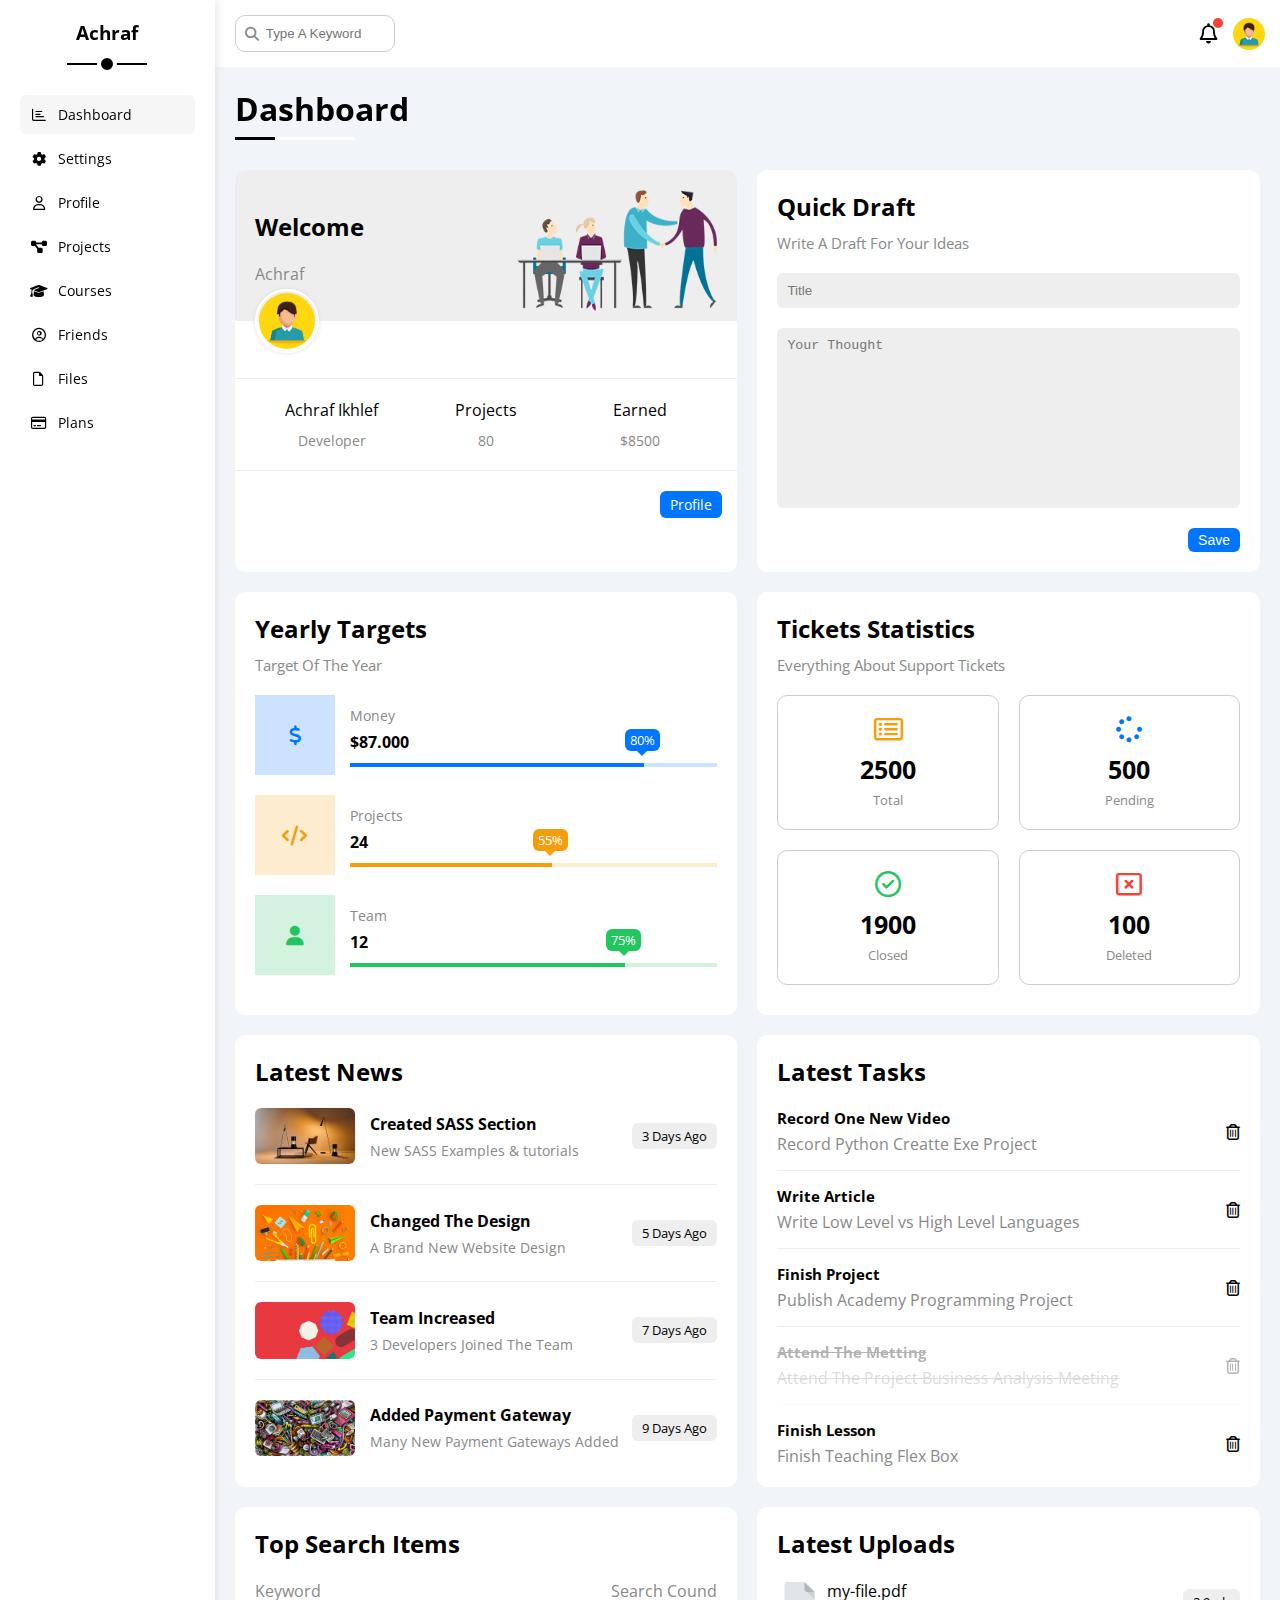
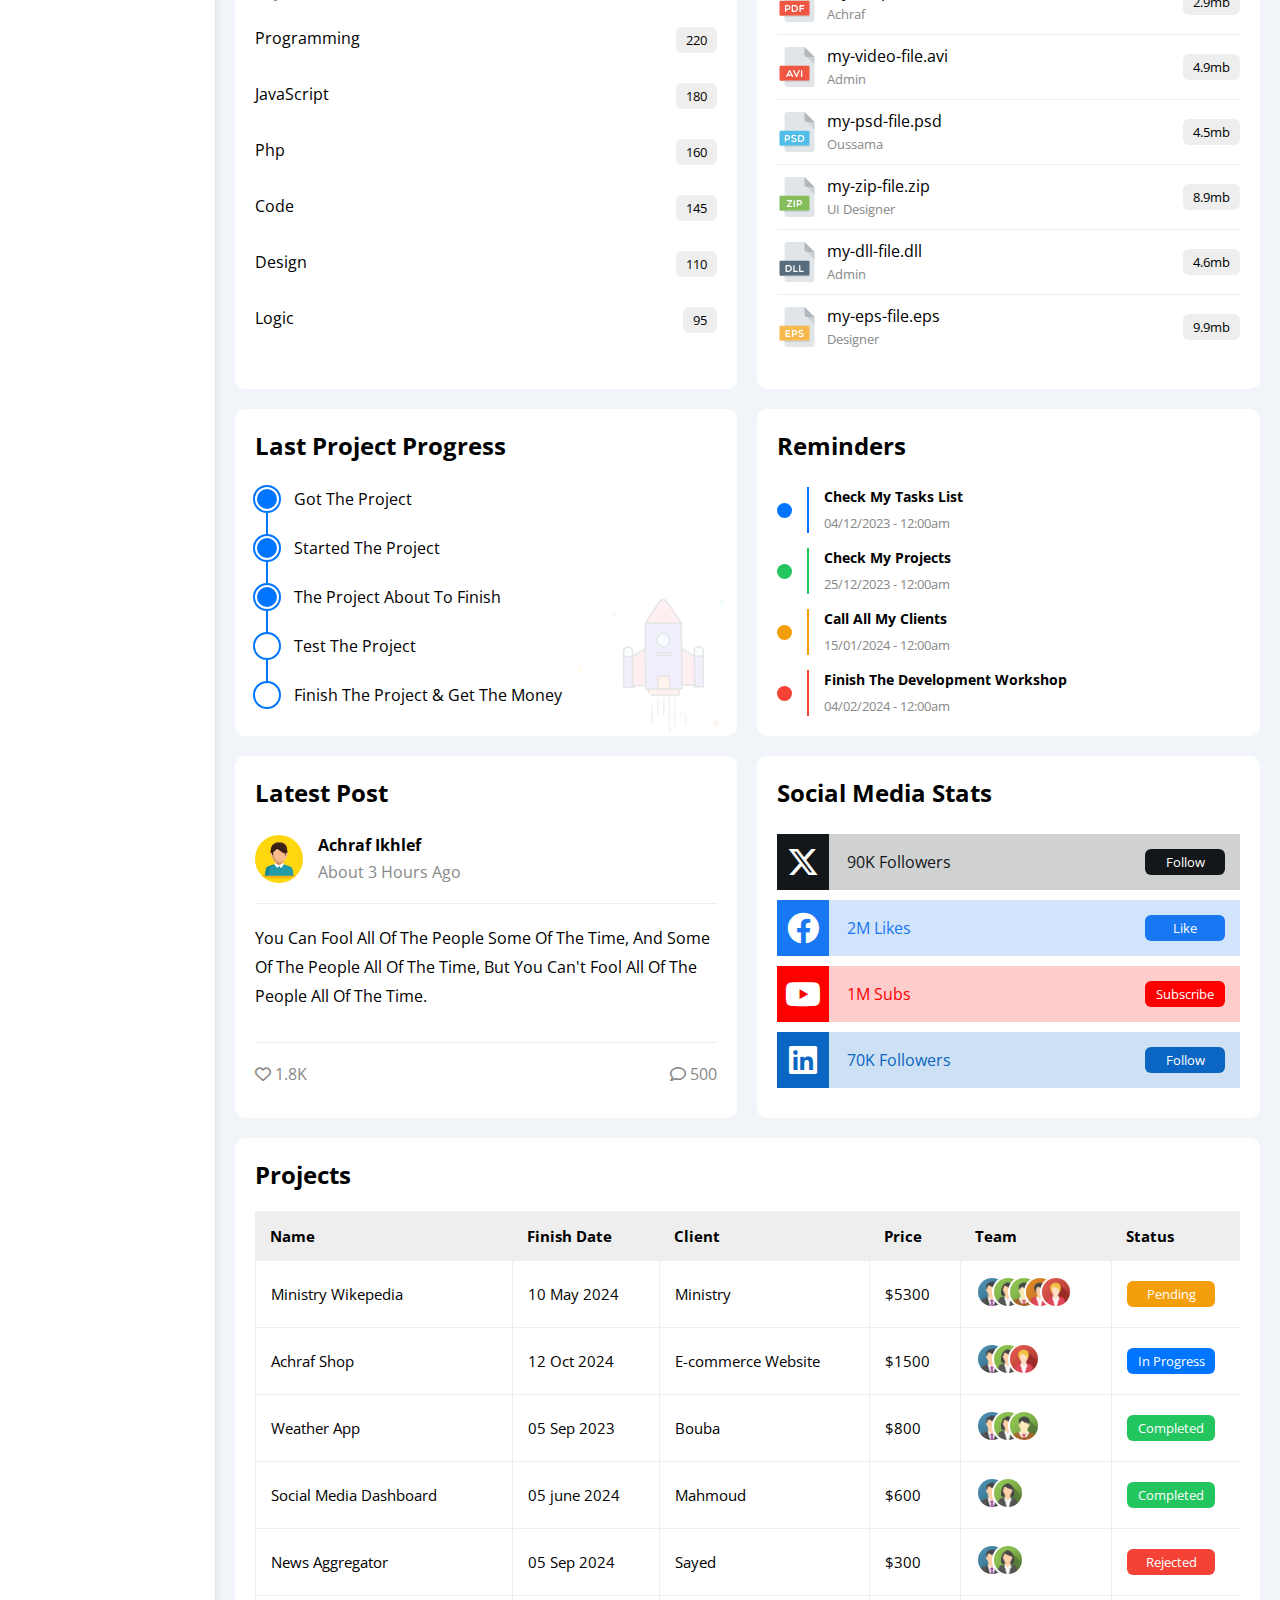
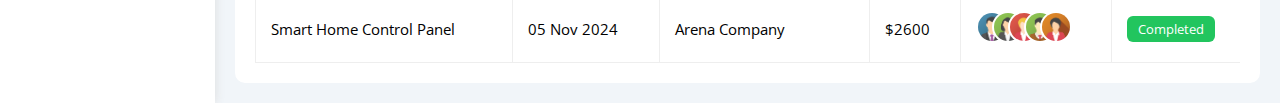
==== index.html @ c20bb749 "Add files via upload" ====
<!DOCTYPE html>
<html lang="en">
<head>
    <meta charset="UTF-8">
    <meta name="viewport" content="width=device-width, initial-scale=1.0">
    <title>Dashboard</title>
    <link rel="stylesheet" href="css/all.min.css">
    <link rel="stylesheet" href="css/framework.css">
    <link rel="stylesheet" href="css/master.css">
    <link rel="preconnect" href="https://fonts.googleapis.com">
    <link rel="preconnect" href="https://fonts.gstatic.com" crossorigin>
    <link href="https://fonts.googleapis.com/css2?family=Open+Sans:wght@300;400;500;600;700;800&display=swap" rel="stylesheet">
</head>
<body>
    <div class="page d-flex">
        <div class="sidebar bg-white p-20 p-relative">
            <div class="content">
                <h3 class="p-relative txt-c mt-0">Achraf</h3>
                <ul>
                    <li>
                        <a class="active d-flex align-center fs-14 c-black rad-6 p-10" href="index.html">
                            <i class="fa-regular fa-chart-bar fa-fw"></i>
                            <span>Dashboard</span>
                        </a>
                    </li>
                    <li>
                        <a class="d-flex align-center fs-14 c-black rad-6 p-10" href="settings.html">
                            <i class="fa-solid fa-gear fa-fw"></i>
                            <span>Settings</span>
                        </a>
                    </li>
                    <li>
                        <a class="d-flex align-center fs-14 c-black rad-6 p-10" href="profile.html">
                            <i class="fa-regular fa-user fa-fw"></i>
                            <span>Profile</span>
                        </a>
                    </li>
                    <li>
                        <a class="d-flex align-center fs-14 c-black rad-6 p-10" href="projects.html">
                            <i class="fa-solid fa-diagram-project fa-fw"></i>
                            <span>Projects</span>
                        </a>
                    </li>
                    <li>
                        <a class="d-flex align-center fs-14 c-black rad-6 p-10" href="courses.html">
                            <i class="fa-solid fa-graduation-cap fa-fw"></i>
                            <span>Courses</span>
                        </a>
                    </li>
                    <li>
                        <a class="d-flex align-center fs-14 c-black rad-6 p-10" href="friends.html">
                            <i class="fa-regular fa-circle-user fa-fw"></i>
                            <span>Friends</span>
                        </a>
                    </li>
                    <li>
                        <a class="d-flex align-center fs-14 c-black rad-6 p-10" href="files.html">
                            <i class="fa-regular fa-file fa-fw"></i>
                            <span>Files</span>
                        </a>
                    </li>
                    <li>
                        <a class="d-flex align-center fs-14 c-black rad-6 p-10" href="plans.html">
                            <i class="fa-regular fa-credit-card fa-fw"></i>
                            <span>Plans</span>
                        </a>
                    </li>
                </ul>
            </div>
        </div>
        <div class="content w-full">
            <!-- Start Head -->
            <div class="head bg-white p-15 between-flex">
                <div class="search p-relative">
                    <input class="p-10 border-ccc rad-10" type="search" placeholder="Type A Keyword">
                </div>
                <div class="icons d-flex align-center">
                    <span class="notification p-relative">
                        <i class="fa-regular fa-bell fa-lg"></i>
                    </span>
                    <img src="images/avatar.jpg" alt="">
                </div>
            </div>
            <!-- End Head -->
            <h1 class="p-relative">Dashboard</h1>
            <div class="wrapper d-grid gap-20">
                <!-- Start Welcome Widget -->
                <div class="welcome bg-white rad-10 txt-c-mobile block-mobile">
                    <div class="intro p-20 d-flex space-between bg-eee">
                        <div>
                            <h2 >Welcome</h2>
                            <p class="c-grey mt-5">Achraf</p>
                        </div>
                        <img class="hide-mobile" src="images/welcome.png" alt="">
                    </div>
                    <img src="images/avatar.jpg" alt="" class="avatar">
                    <div class="body txt-c d-flex p-20 mt-20 mb-20 block-mobile">
                        <div>Achraf Ikhlef <span class="d-block c-grey fs-14 mt-10">Developer</span></div>
                        <div>Projects <span class="d-block c-grey fs-14 mt-10">80</span></div>
                        <div>Earned <span class="d-block c-grey fs-14 mt-10">$8500</span></div>
                    </div>
                    <a href="profile.html" class="visit d-block fs-14 bg-blue c-white w-fit btn-shape">Profile</a>
                </div>
                <!-- End Welcome Widget -->      
                <!-- Start Quick Draft Widget -->
                <div class="quick-draft p-20 bg-white rad-10">
                    <h2 class="mt-0 mb-10">Quick Draft</h2>
                    <p class="mt-0 mb-20 c-grey fs-15">Write A Draft For Your Ideas</p>
                    <form>
                        <input class="d-block mb-20 w-full p-10 b-none bg-eee rad-6" type="text" placeholder="Title">
                        <textarea class="d-block mb-20 w-full p-10 b-none bg-eee rad-6" placeholder="Your Thought"></textarea>
                        <input class="save d-block fs-14 bg-blue c-white b-none w-fit btn-shape" type="submit" value="Save">
                    </form>
                </div>
                <!-- End Quick Draft Widget -->
                <!-- Start Target -->
                <div class="targets p-20 bg-white rad-10">
                    <h2 class="mt-0 mb-10">Yearly Targets</h2>
                    <p class="mt-0 mb-20 c-grey fs-15">Target Of The Year</p>
                    <div class="target-row mb-20 center-flex blue">
                        <div class="icon center-flex">
                            <i class="fa-solid fa-dollar-sign fa-lg c-blue"></i>
                        </div>
                        <div class="details">
                            <span class="fs-14 c-grey">Money</span>
                            <span class="d-block mt-5 mb-10 fw-bold">$87.000</span>
                            <div class="progress p-relative">
                                <span class="bg-blue blue" style="width: 80%">
                                    <span class="bg-blue">80%</span>
                                </span>
                            </div>
                        </div>
                    </div>
                    <div class="target-row mb-20 center-flex orange">
                        <div class="icon center-flex">
                            <i class="fa-solid fa-code fa-lg c-orange"></i>
                        </div>
                        <div class="details">
                            <span class="fs-14 c-grey">Projects</span>
                            <span class="d-block mt-5 mb-10 fw-bold">24</span>
                            <div class="progress p-relative">
                                <span class="bg-orange orange" style="width: 55%">
                                <span class="bg-orange">55%</span>
                                </span>
                            </div>
                        </div>
                    </div>
                    <div class="target-row mb-20 center-flex green">
                        <div class="icon center-flex">
                            <i class="fa-solid fa-user fa-lg c-green"></i>
                        </div>
                        <div class="details">
                            <span class="fs-14 c-grey">Team</span>
                            <span class="d-block mt-5 mb-10 fw-bold">12</span>
                            <div class="progress p-relative">
                                <span class="bg-green green" style="width: 75%">
                                <span class="bg-green">75%</span>
                                </span>
                            </div>
                        </div>
                    </div>
                </div>
                <!-- End Target -->
                <!-- Start Tickets Widget -->
                <div class="tickets p-20 bg-white rad-10">
                    <h2 class="mt-0 mb-10">Tickets Statistics</h2>
                    <p class="mt-0 mb-20 c-grey fs-15">Everything About Support Tickets</p>
                    <div class="d-flex txt-c gap-20 f-wrap">
                        <div class="box p-20 rad-10 fs-13 c-grey border-ccc">
                            <i class="fa-regular fa-rectangle-list fa-2x mb-10 c-orange"></i>
                            <span class="d-block c-black fw-bold fs-25 mb-5">2500</span>
                            Total
                        </div>
                        <div class="box p-20 rad-10 fs-13 c-grey border-ccc">
                            <i class="fa-solid fa-spinner fa-2x mb-10 c-blue"></i>
                            <span class="d-block c-black fw-bold fs-25 mb-5">500</span>
                            Pending
                        </div>
                        <div class="box p-20 rad-10 fs-13 c-grey border-ccc">
                            <i class="fa-regular fa-circle-check fa-2x mb-10 c-green"></i>
                            <span class="d-block c-black fw-bold fs-25 mb-5">1900</span>
                            Closed
                        </div>
                        <div class="box p-20 rad-10 fs-13 c-grey border-ccc">
                            <i class="fa-regular fa-rectangle-xmark fa-2x mb-10 c-red"></i>
                            <span class="d-block c-black fw-bold fs-25 mb-5">100</span>
                            Deleted
                        </div>
                    </div>
                </div>
                <!-- End Tickets Widget -->
                <!-- Start Latest News -->
                <div class="latest-news p-20 bg-white rad-10 txt-c-mobile">
                    <h2 class="mt-0 mb-20">Latest News</h2>
                    <div class="news-row d-flex align-center">
                        <img src="images/news-01.png" alt="">
                        <div class="info">
                            <h3>Created SASS Section</h3>
                            <p class="m-0 fs-14 c-grey">New SASS Examples & tutorials</p>
                        </div>
                        <div class="btn-shape bg-eee fs-13 label">3 Days Ago</div>
                    </div>
                    <div class="news-row d-flex align-center">
                        <img src="images/news-02.png" alt="">
                        <div class="info">
                            <h3>Changed The Design</h3>
                            <p class="m-0 fs-14 c-grey">A Brand New Website Design</p>
                        </div>
                        <div class="btn-shape bg-eee fs-13 label">5 Days Ago</div>
                    </div>
                    <div class="news-row d-flex align-center">
                        <img src="images/news-03.png" alt="">
                        <div class="info">
                            <h3>Team Increased</h3>
                            <p class="m-0 fs-14 c-grey">3 Developers Joined The Team</p>
                        </div>
                        <div class="btn-shape bg-eee fs-13 label">7 Days Ago</div>
                    </div>
                    <div class="news-row d-flex align-center">
                        <img src="images/news-04.png" alt="">
                        <div class="info">
                            <h3>Added Payment Gateway</h3>
                            <p class="m-0 fs-14 c-grey">Many New Payment Gateways Added</p>
                        </div>
                        <div class="btn-shape bg-eee fs-13 label">9 Days Ago</div>
                    </div>
                </div>
                <!-- End Latest News -->
                <!-- Start Tasks -->
                <div class="tasks p-20 bg-white rad-10">
                    <h2 class="mt-0 mb-20">Latest Tasks</h2>
                    <div class="task-row between-flex">
                        <div class="info">
                            <h3 class="mt-0 mb-5 fs-15">Record One New Video</h3>
                            <p class="m-0 c-grey">Record Python Creatte Exe Project</p>
                        </div>
                        <i class="fa-regular fa-trash-can delete"></i>
                    </div>
                    <div class="task-row between-flex">
                        <div class="info">
                            <h3 class="mt-0 mb-5 fs-15">Write Article</h3>
                            <p class="m-0 c-grey">Write Low Level vs High Level Languages</p>
                        </div>
                        <i class="fa-regular fa-trash-can delete"></i>
                    </div>
                    <div class="task-row between-flex">
                        <div class="info">
                            <h3 class="mt-0 mb-5 fs-15">Finish Project</h3>
                            <p class="m-0 c-grey">Publish Academy Programming Project</p>
                        </div>
                        <i class="fa-regular fa-trash-can delete"></i>
                    </div>
                    <div class="task-row between-flex done">
                        <div class="info">
                            <h3 class="mt-0 mb-5 fs-15">Attend The Metting</h3>
                            <p class="m-0 c-grey">Attend The Project Business Analysis Meeting</p>
                        </div>
                        <i class="fa-regular fa-trash-can delete"></i>
                    </div>
                    <div class="task-row between-flex">
                        <div class="info">
                            <h3 class="mt-0 mb-5 fs-15">Finish Lesson</h3>
                            <p class="m-0 c-grey">Finish Teaching Flex Box</p>
                        </div>
                        <i class="fa-regular fa-trash-can delete"></i>
                    </div>
                </div>
                <!-- End Tasks -->
                <!-- Start Top Search Word Widget -->
                <div class="search-items p-20 bg-white rad-10">
                    <h2 class="mt-0 mb-20">Top Search Items</h2>
                    <div class="items-head d-flex space-between c-grey mb-10">
                        <div>Keyword</div>
                        <div>Search Cound</div>
                    </div>
                    <div class="items d-flex space-between pt-15 pb-15">
                        <span>Programming</span>
                        <span class="bg-eee fs-13 btn-shape">220</span>
                    </div>
                    <div class="items d-flex space-between pt-15 pb-15">
                        <span>JavaScript</span>
                        <span class="bg-eee fs-13 btn-shape">180</span>
                    </div>
                    <div class="items d-flex space-between pt-15 pb-15">
                        <span>Php</span>
                        <span class="bg-eee fs-13 btn-shape">160</span>
                    </div>
                    <div class="items d-flex space-between pt-15 pb-15">
                        <span>Code</span>
                        <span class="bg-eee fs-13 btn-shape">145</span>
                    </div>
                    <div class="items d-flex space-between pt-15 pb-15">
                        <span>Design</span>
                        <span class="bg-eee fs-13 btn-shape">110</span>
                    </div>
                    <div class="items d-flex space-between pt-15 pb-15">
                        <span>Logic</span>
                        <span class="bg-eee fs-13 btn-shape">95</span>
                    </div>
                </div>
                <!-- End Top Search Word Widget -->
                <!-- Start Latest Uploads -->
                <div class="latest-uploads p-20 bg-white rad-10">
                    <h2 class="mt-0 mb-20">Latest Uploads</h2>
                    <ul >
                        <li class="between-flex pb-10 mb-10">
                            <div class="d-flex align-center">
                                <img class="mr-10" src="images/pdf.svg" alt="">
                                <div>
                                    <span class="d-block">my-file.pdf</span>
                                    <span class="fs-13 c-grey">Achraf</span>
                                </div>
                            </div>
                            <div class="bg-eee btn-shape fs-13">
                                2.9mb
                            </div>
                        </li>
                        <li class="between-flex pb-10 mb-10">
                            <div class="d-flex align-center">
                                <img class="mr-10" src="images/avi.svg" alt="">
                                <div>
                                    <span class="d-block">my-video-file.avi</span>
                                    <span class="fs-13 c-grey">Admin</span>
                                </div>
                            </div>
                            <div class="bg-eee btn-shape fs-13">
                                4.9mb
                            </div>
                        </li>
                        <li class="between-flex pb-10 mb-10">
                            <div class="d-flex align-center">
                                <img class="mr-10" src="images/psd.svg" alt="">
                                <div>
                                    <span class="d-block">my-psd-file.psd</span>
                                    <span class="fs-13 c-grey">Oussama</span>
                                </div>
                            </div>
                            <div class="bg-eee btn-shape fs-13">
                                4.5mb
                            </div>
                        </li>
                        <li class="between-flex pb-10 mb-10">
                            <div class="d-flex align-center">
                                <img class="mr-10" src="images/zip.svg" alt="">
                                <div>
                                    <span class="d-block">my-zip-file.zip</span>
                                    <span class="fs-13 c-grey">UI Designer</span>
                                </div>
                            </div>
                            <div class="bg-eee btn-shape fs-13">
                                8.9mb
                            </div>
                        </li>
                        <li class="between-flex pb-10 mb-10">
                            <div class="d-flex align-center">
                                <img class="mr-10" src="images/dll.svg" alt="">
                                <div>
                                    <span class="d-block">my-dll-file.dll</span>
                                    <span class="fs-13 c-grey">Admin</span>
                                </div>
                            </div>
                            <div class="bg-eee btn-shape fs-13">
                                4.6mb
                            </div>
                        </li>
                        <li class="between-flex pb-10 mb-10">
                            <div class="d-flex align-center">
                                <img class="mr-10" src="images/eps.svg" alt="">
                                <div>
                                    <span class="d-block">my-eps-file.eps</span>
                                    <span class="fs-13 c-grey">Designer</span>
                                </div>
                            </div>
                            <div class="bg-eee btn-shape fs-13">
                                9.9mb
                            </div>
                        </li>
                    </ul>
                </div>
                <!-- End Latest Uploads -->
                <!-- Start Project Progress Widget -->
                <div class="last-project p-20 bg-white rad-10 p-relative">
                    <h2 class="mt-0 mb-20">Last Project Progress</h2>
                    <ul class="m-0 p-relative">
                        <li class="mt-25 d-flex align-center done">Got The Project</li>
                        <li class="mt-25 d-flex align-center done">Started The Project</li>
                        <li class="mt-25 d-flex align-center done">The Project About To Finish</li>
                        <li class="mt-25 d-flex align-center current">Test The Project</li>
                        <li class="mt-25 d-flex align-center">Finish The Project & Get The Money</li>
                    </ul>
                    <img class="launch-icon hide-mobile" src="images/project.png" alt="">
                </div>
                <!-- End Project Progress Widget  -->
                <!-- Start Reminders -->
                <div class="reminders p-20 bg-white rad-10 p-relative">
                    <h2 class="mt-0 mb-25">Reminders</h2>
                    <ul >
                        <li class="d-flex align-center mt-15">
                            <span class="key bg-blue mr-15 d-block rad-half"></span>
                            <div class="pl-15 blue">
                                <p class="fs-14 fw-bold mt-0 mb-5">Check My Tasks List</p>
                                <span class="fs-13 c-grey">04/12/2023 - 12:00am</span>
                            </div>
                        </li>
                        <li class="d-flex align-center mt-15">
                            <span class="key bg-green mr-15 d-block rad-half"></span>
                            <div class="pl-15 green">
                                <p class="fs-14 fw-bold mt-0 mb-5">Check My Projects</p>
                                <span class="fs-13 c-grey">25/12/2023 - 12:00am</span>
                            </div>
                        </li>
                        <li class="d-flex align-center mt-15">
                            <span class="key bg-orange mr-15 d-block rad-half"></span>
                            <div class="pl-15 orange">
                                <p class="fs-14 fw-bold mt-0 mb-5">Call All My Clients</p>
                                <span class="fs-13 c-grey">15/01/2024 - 12:00am</span>
                            </div>
                        </li>
                        <li class="d-flex align-center mt-15">
                            <span class="key bg-red mr-15 d-block rad-half"></span>
                            <div class="pl-15 red">
                                <p class="fs-14 fw-bold mt-0 mb-5">Finish The Development Workshop</p>
                                <span class="fs-13 c-grey">04/02/2024 - 12:00am</span>
                            </div>
                        </li>
                    </ul>
                </div>
                <!-- End Reminders -->
                <!-- Start Latest Post Widget -->
                <div class="latest-post p-20 bg-white rad-10 p-relative">
                    <h2 class="mt-0 mb-25">Latest Post</h2>
                    <div class="top d-flex align-center">
                        <img class="avatar mr-15" src="images/avatar.jpg" alt="">
                        <div class="info">
                            <span class="d-block mb-5 fw-bold">Achraf Ikhlef</span>
                            <span class="c-grey">About 3 Hours Ago</span>
                        </div>
                    </div>
                    <div class="post-content txt-c-mobile pt-20 pb-20 mt-20 mb-20">
                        You Can Fool All Of The People Some Of The Time, And Some Of The People All Of The Time,
                         But You Can't Fool All Of The People All Of The Time.
                    </div>
                    <div class="post-stats between-flex c-grey">
                        <div>
                            <i class="fa-regular fa-heart"></i>
                            <span>1.8K</span>
                        </div>
                        <div>
                            <i class="fa-regular fa-comment"></i>
                            <span>500</span>
                        </div>
                    </div>
                </div>
                <!-- End Latest Post Widget -->
                <!-- Start Social Media Stats Widget -->
                <div class="social-media p-20 bg-white rad-10 p-relative">
                    <h2 class="mt-0 mb-25">Social Media Stats</h2>
                    <div class="box twitter p-15 p-relative mb-10 between-flex">
                        <i class="fa-brands fa-x-twitter fa-2x c-white h-full center-flex"></i>
                        <span>90K Followers</span>
                        <a class="fs-13 c-white btn-shape center-flex" href="#">Follow</a>
                    </div>
                    <div class="box facebook p-15 p-relative mb-10 between-flex">
                        <i class="fa-brands fa-facebook fa-2x c-white h-full center-flex"></i>
                        <span>2M Likes</span>
                        <a class="fs-13 c-white btn-shape center-flex" href="#">Like</a>
                    </div>
                    <div class="box youtube p-15 p-relative mb-10 between-flex">
                        <i class="fa-brands fa-youtube fa-2x c-white h-full center-flex"></i>
                        <span>1M Subs</span>
                        <a class="fs-13 c-white btn-shape center-flex" href="#">Subscribe</a>
                    </div>
                    <div class="box linkedin p-15 p-relative mb-10 between-flex">
                        <i class="fa-brands fa-linkedin fa-2x c-white h-full center-flex"></i>
                        <span>70K Followers</span>
                        <a class="fs-13 c-white btn-shape center-flex" href="#">Follow</a>
                    </div>
                </div>
                <!-- End Social Media Stats Widget -->
            </div>
            <!-- Start Projects Table -->
            <div class="projects p-20 bg-white rad-10 m-20">
                <h2 class="mt-0 mb-20">Projects</h2>
                <div class="responsive-table">
                    <table class="fs-15 w-full">
                        <thead>
                            <tr>
                                <td>Name</td>
                                <td>Finish Date</td>
                                <td>Client</td>
                                <td>Price</td>
                                <td>Team</td>
                                <td>Status</td>
                            </tr>
                        </thead>
                        <tbody>
                            <tr>
                                <td>Ministry Wikepedia</td>
                                <td>10 May 2024</td>
                                <td>Ministry</td>
                                <td>$5300</td>
                                <td>
                                    <img src="images/team-01.png" alt="">
                                    <img src="images/team-02.png" alt="">
                                    <img src="images/team-03.png" alt="">
                                    <img src="images/team-04.png" alt="">
                                    <img src="images/team-05.png" alt="">
                                </td>
                                <td>
                                    <span class="label btn-shape bg-orange c-white center-flex">Pending</span>
                                </td>
                            </tr>
                            <tr>
                                <td>Achraf Shop</td>
                                <td>12 Oct 2024</td>
                                <td>E-commerce Website</td>
                                <td>$1500</td>
                                <td>
                                    <img src="images/team-01.png" alt="">
                                    <img src="images/team-02.png" alt="">
                                    <img src="images/team-05.png" alt="">
                                </td>
                                <td>
                                    <span class="label btn-shape bg-blue c-white center-flex">In Progress</span>
                                </td>
                            </tr>
                            <tr>
                                <td>Weather App</td>
                                <td>05 Sep 2023</td>
                                <td>Bouba</td>
                                <td>$800</td>
                                <td>
                                    <img src="images/team-01.png" alt="">
                                    <img src="images/team-02.png" alt="">
                                    <img src="images/team-03.png" alt="">
                                </td>
                                <td>
                                    <span class="label btn-shape bg-green c-white center-flex">Completed</span>
                                </td>
                            </tr>
                            <tr>
                                <td>Social Media Dashboard</td>
                                <td>05 june 2024</td>
                                <td>Mahmoud</td>
                                <td>$600</td>
                                <td>
                                    <img src="images/team-01.png" alt="">
                                    <img src="images/team-02.png" alt="">
                                </td>
                                <td>
                                    <span class="label btn-shape bg-green c-white center-flex">Completed</span>
                                </td>
                            </tr>
                            <tr>
                                <td>News Aggregator</td>
                                <td>05 Sep 2024</td>
                                <td>Sayed</td>
                                <td>$300</td>
                                <td>
                                    <img src="images/team-01.png" alt="">
                                    <img src="images/team-02.png" alt="">
                                </td>
                                <td>
                                    <span class="label btn-shape bg-red c-white center-flex">Rejected</span>
                                </td>
                            </tr>
                            <tr>
                                <td>Smart Home Control Panel</td>
                                <td>05 Nov 2024</td>
                                <td>Arena Company</td>
                                <td>$2600</td>
                                <td>
                                    <img src="images/team-01.png" alt="">
                                    <img src="images/team-02.png" alt="">
                                    <img src="images/team-05.png" alt="">
                                    <img src="images/team-03.png" alt="">
                                    <img src="images/team-04.png" alt="">
                                </td>
                                <td>
                                    <span class="label btn-shape btn-shape bg-green c-white center-flex">Completed</span>
                                </td>
                            </tr>
                        </tbody>
                    </table>
                </div>
            </div>
            <!-- End Projects Table -->
        </div>
    </div>
</body>
</html>
---- css/framework.css ----
:root {
    --blue-color: #0075ff;
    --blue-alt-color: #0d69d5;
    --orange-color: #f59e0b;
    --green-color: #22c55e;
    --red-color: #f44336;
    --grey-color: #888;
}
/* Start Box */
.d-flex {
    display: flex;
}
.align-center {
    align-items: center;
}
.space-between {
    justify-content: space-between;
}
.d-grid {
    display: grid;
}
.gap-20 {
    gap: 20px;
}
.f-wrap {
    flex-wrap: wrap;
}
.d-block {
    display: block;
}
@media (max-width: 767px) {
    .block-mobile {
        display: block;
    }
    .hide-mobile {
        display: none;
    }
}
/* End Box */
/* Start Padding + Margin */
.p-10 {
    padding: 10px;
}
.p-15 {
    padding: 15px;
}
.p-20 {
    padding: 20px;
}
.pt-10 {
    padding-top: 10px;
}
.pt-15 {
    padding-top: 15px;
}
.pt-20 {
    padding-top: 20px;
}
.pb-10 {
    padding-bottom: 10px;
}
.pb-15 {
    padding-bottom: 15px;
}
.pb-20 {
    padding-bottom: 20px;
}
.pl-15 {
    padding-left: 15px;
}
.m-0 {
    margin: 0;
}
.m-15 {
    margin: 15px;
}
.m-20 {
    margin: 20px;
}
.mt-0 {
    margin-top : 0;
}
.mt-5 {
    margin-top: 5px;
}
.mt-10 {
    margin-top: 10px;
}
.mt-15 {
    margin-top: 15px;
}
.mt-20 {
    margin-top: 20px;
}
.mt-25 {
    margin-top: 25px;
}
.mr-10 {
    margin-right: 10px;
}
.mr-15 {
    margin-right: 15px;
}
.mb-0 {
    margin-bottom: 0px;
}
.mb-5 {
    margin-bottom: 5px;
}
.mb-10 {
    margin-bottom: 10px;
}
.mb-15 {
    margin-bottom: 15px;
}
.mb-20 {
    margin-bottom: 20px;
}
.mb-25 {
    margin-bottom: 25px;
}
/* End Padding + Margin */
/* Start Color */
.bg-white {
    background-color: #FFF;
}
.bg-eee {
    background-color: #eee;
}
.bg-blue {
    background-color: var(--blue-color);
}
.bg-orange {
    background-color: var(--orange-color);
}
.bg-green {
    background-color: var(--green-color);
}
.bg-red {
    background-color: var(--red-color);
}
.c-black {
    color: #000;
}
.c-white {
    color: #fff;
}
.c-grey {
    color: var(--grey-color);
}
.c-blue {
    color: var(--blue-color);
}
.c-orange {
    color: var(--orange-color);
}
.c-green {
    color: var(--green-color);
}
.c-red {
    color: var(--red-color);
}
/* End Color */
/* Start Position */
.p-relative {
    position: relative;
}
.p-absolute {
    position: absolute;
}
/* End Position */
/* Start Font */
.txt-c {
    text-align: center;
}
.fs-13 {
    font-size: 13px;
}
.fs-14 {
    font-size: 14px;
}
.fs-15 {
    font-size: 15px;
}
.fs-25 {
    font-size: 25px;
}
@media (max-width: 767px) {
    .txt-c-mobile {
        text-align: center;
    }
}
.fw-bold {
    font-weight: bold;
}
/* End Font */
/* Start Border */
.b-none {
    border: none;
}
.border-ccc {
    border: 1px solid #ccc;
}
.border-eee {
    border: 1px solid #eee;
}
.rad-6 {
    border-radius: 6px;
}
.rad-10 {
    border-radius: 10px;
}
.rad-half {
    border-radius: 50%;
}
/* End Border */
/* Start Width + Height */
.w-full {
    width: 100%;
}
.w-fit {
    width: fit-content;
}
.w-100 {
    width: 100px;
}
.h-full {
    height: 100%;
}
.h-100 {
    height: 100px;
}
/* End Width + Height */
/* Start Components */
.center-flex {
    display: flex;
    align-items: center;
    justify-content: center;
}
.between-flex {
    display: flex;
    align-items: center;
    justify-content: space-between;
}
.btn-shape {
    padding: 4px 10px;
    border-radius: 6px;
}
/* End Components */
---- css/master.css ----
:root {
    --blue-color: #0075ff;
    --blue-alt-color: #0d69d5;
    --orange-color: #f59e0b;
    --green-color: #22c55e;
    --red-color: #f44336;
    --grey-color: #888;
}
* {
    box-sizing: border-box;
}
body {
    margin: 0;
    font-family: 'Open Sans', sans-serif;
}
*:focus {
    outline: none;
}
a {
    text-decoration: none;
}
ul {
    list-style: none;
    padding: 0;
    margin: 0;
}
::-webkit-scrollbar {
    width: 15px;
}
::-webkit-scrollbar-track {
    background-color: #fff;
}
::-webkit-scrollbar-thumb {
    background-color: var(--blue-color);
}
::-webkit-scrollbar-thumb:hover {
    background-color: var(--blue-alt-color);
}
.page {
    background-color: #F1F5F9;
    min-height: 100vh;
}
/* Start Sidebar */
.sidebar {
    width: 250px;
    box-shadow: 0 0 10px #ddd;
}
.sidebar .content {
    position: sticky;
    top: 20px;
}
.sidebar h3 {
    margin-bottom: 50px;
}
@media (min-width: 768px) {
    .sidebar h3::before,
    .sidebar h3::after {
        content: '';
        position: absolute;
        background-color: #000;
        transform: translateX(-50%);
        left: 50%;
    }
    .sidebar h3::before {
        width: 80px;
        height: 2px;
        bottom: -20px;
    }
    .sidebar h3::after {
        width: 12px;
        height: 12px;
        bottom: -29px;
        border-radius: 50%;
        border: 4px solid #fff;
    }
}
.sidebar ul li a {
    transition: 0.3s;
    margin-bottom: 5px;
}
.sidebar ul li a:hover,
.sidebar ul li a.active {
    background-color: #F6F6F6;
}
.sidebar ul li a span {
    font-size: 14px;
    margin-left: 10px;
}
@media (max-width: 767px) {
    .sidebar {
        width: 58px;
        padding: 7px;
    }
    .sidebar .content {
        top: 10px;
    }
    .sidebar h3 {
        font-size: 13px;
        margin-bottom: 15px;
    }
    .sidebar ul li a span {
        display: none;
    }
}
/* End Sidebar */
/* Start Content */
.content {
    overflow: hidden;
}
.head .search::before {
    font-family: var(--fa-style-family-classic);
    content: "\f002";
    font-weight: 900;
    position: absolute;
    left: 15px;
    top: 50%;
    transform: translateY(-50%);
    font-size: 14px;
    color: var(--grey-color);
}
.head .search input {
    margin-left: 5px;
    padding-left: 30px;
    width: 160px;
    transition: width 0.3s;
}
.head .search input:focus {
    width: 200px;
}
.head .search input:focus::placeholder {
    opacity: 0;
}
.head .icons .notification::before {
    content: "";
    position: absolute;
    width: 10px;
    height: 10px;
    background-color: var(--red-color);
    border-radius: 50%;
    right: -5px;
    top: -5px;
}
.head .icons img {
    width: 32px;
    height: 32px;
    border-radius: 50%;
    margin-left: 15px;
}
.page h1 {
    margin: 20px 20px 40px;
}
.page h1::before,
.page h1::after {
    content: "";
    position: absolute;
    height: 3px;
    bottom: -10px;
    left: 0;
}
.page h1::before {
    background-color: #fff;
    width: 120px;
}
.page h1::after {
    background-color: #000;
    width: 40px;
}
.wrapper {
    grid-template-columns: repeat(auto-fill, minmax(450px, 1fr));
    margin-left: 20px;
    margin-right: 20px;
    margin-bottom: 20px;
}
@media (max-width: 767px) {
    .wrapper {
        grid-template-columns: minmax(200px, 1fr);
        margin-left: 10px;
        margin-right: 10px;
    }    
}
/* End Content */
/* Start Welcome Widget */
.welcome {
    overflow: hidden;
}
.welcome .intro img {
    width: 200px;
    margin-bottom: -10px;
}
.welcome .avatar {
    width: 64px;
    height: 64px;
    border: 2px solid #fff;
    border-radius: 50%;
    padding: 2px;
    box-shadow: 0 0 5px #ddd;
    margin-left: 20px;
    margin-top: -32px;
}
.welcome .body {
    border-top: 1px solid #eee;
    border-bottom: 1px solid #eee;
}
.welcome .body > div {
    flex: 1;
}
.welcome .visit {
    margin: 0 15px 10px auto;
    transition: 0.3s;
}
.welcome .visit:hover {
    background-color: var(--blue-alt-color);
}
@media (max-width: 767px) {
    .welcome .intro {
        padding-bottom: 30px;
    }
    .welcome .avatar {
        margin-left: 0;
    }
    .welcome .body > div:not(:last-child) {
        margin-bottom: 20px;
    }
}
/* End Welcome Widget */
/* Start Quick Draft Widget */
.quick-draft textarea {
    resize: none;
    min-height: 180px;
}
.quick-draft .save {
    margin-left: auto;
    cursor: pointer;
    transition: 0.3s;
}
.quick-draft .save:hover {
    background-color: var(--blue-alt-color);
}
/* End Quick Draft Widget */
/* Start Targets */
.targets .target-row .icon {
    width: 80px;
    height: 80px;
    margin-right: 15px;
}
.targets .details {
    flex: 1;
}
.targets .details .progress {
    height: 4px;
}
.targets .details .progress > span {
    position: absolute;
    left: 0;
    top: 0;
    height: 100%;
}
.targets .details .progress > span span {
    position: absolute;
    bottom: 16px;
    right: -16px;
    color: #fff;
    padding: 2px 5px;
    border-radius: 6px;
    font-size: 13px;
}
.targets .details .progress > span span::after {
    content: "";
    border-color: transparent;
    border-width: 5px;
    border-style: solid;
    position: absolute;
    bottom: -10px;
    left: 50%;
    transform: translateX(-50%);
}
.targets .details .progress > .blue span::after {
    border-top-color: var(--blue-color);
}
.targets .details .progress > .orange span::after {
    border-top-color: var(--orange-color);
}
.targets .details .progress > .green span::after {
    border-top-color: var(--green-color);
}
.blue .icon,
.blue .progress {
    background-color: rgb(0 117 255 / 20%);
}
.orange .icon,
.orange .progress {
    background-color: rgb(245 158 11 / 20%);
}
.green .icon,
.green .progress {
    background-color: rgb(34 197 94 / 20%);
}
/* End Targets */
/* Start Tickets */
.tickets .box {
    width: calc(50% - 10px);
}
@media (max-width: 767px) {
    .tickets .box {
        width: 100%;
    }
}
/* End Tickets */
/* Start Latest News */
.latest-news .news-row:not(:last-of-type) {
    margin-bottom: 20px;
    padding-bottom: 20px;
    border-bottom: 1px solid #eee;
}
.latest-news .news-row img {
    width: 100px;
    border-radius: 6px;
    margin-right: 15px;
}
.latest-news .info {
    flex: 1;
}
.latest-news .info h3 {
    margin: 0 0 6px;
    font-size: 16px;
}
@media (max-width: 767px) {
    .latest-news .news-row {
        display: block;
    }
    .latest-news .news-row .label {
        margin: 10px auto;
        width: fit-content;
    }
}
/* End Latest News */
/* Start Tasks */
.tasks .task-row:not(:last-of-type) {
    margin-bottom: 15px;
    padding-bottom: 15px;
    border-bottom: 1px solid #eee;
}
.tasks .info {
    flex-grow: 1;
}
.tasks .done {
    opacity: 0.3;
}
.tasks .done h3,
.tasks .done p {
    text-decoration: line-through;
}
.tasks .delete {
    cursor: pointer;
    transition: 0.3s;
}
.tasks .delete:hover {
    color: var(--red-color);
}
/* End Tasks */
/* Start Latest Uploads */
.latest-uploads ul li:not(:last-child) {
    border-bottom: 1px solid #eee;
}
.latest-uploads ul li img {
    width: 40px;
    height: 40px;
}
/* End Latest Uploads */
/* Start Last Project */
.last-project ul::before {
    content: "";
    position: absolute;
    left: 11px;
    width: 2px;
    height: 100%;
    background-color: var(--blue-color);
}
@media (max-width: 767px) {
    .last-project ul::before {
        height: 95%;
    }
}
.last-project ul li::before {
    content: "";
    width: 20px;
    height: 20px;
    display: block;
    border-radius: 50%;
    background-color: white;
    border: 2px solid white;
    outline: 2px solid var(--blue-color);
    margin-right: 15px;
    z-index: 1;
}
.last-project ul li.done::before {
    background-color: var(--blue-color);
}
.last-project ul li.current::before {
    animation: change-color 0.8s infinite alternate;
}
.last-project .launch-icon {
    position: absolute;
    width: 160px;
    right: 0;
    bottom: 0;
    opacity: 0.1;
}
/* End Last Project */
/* Start Reminders */
.reminders ul li .key {
    width: 15px;
    height: 15px;
}
.reminders ul li > .blue {
    border-left: 2px solid var(--blue-color);
}
.reminders ul li > .green {
    border-left: 2px solid var(--green-color);
}
.reminders ul li > .orange {
    border-left: 2px solid var(--orange-color);
}
.reminders ul li > .red {
    border-left: 2px solid var(--red-color);
}
/* End Reminders */
/* Start Latest Post */
.latest-post .avatar {
    width: 48px;
    height: 48px;
    border-radius: 50%;
}
.latest-post .post-content {
    text-transform: capitalize;
    line-height: 1.8;
    border-top: 1px solid #eee;
    border-bottom: 1px solid #eee;
    min-height: 140px;
}
/* End Latest Post */
/* Start Social Media */
.social-media .box {
    padding-left: 70px;
}
.social-media .box i {
    position: absolute;
    left: 0;
    top: 0;
    width: 52px;
    transition: 0.3s;
}
.social-media .box i:hover {
    transform: rotate(5deg);
}
.social-media a {
    width: 80px
}
.social-media .twitter {
    background-color: rgb(20 23 26 / 20%);
    color: #14171a;
}
.social-media .twitter i,
.social-media .twitter a {
    background-color: #14171a;
}
.social-media .facebook {
    background-color: rgb(24 119 242 / 20%);
    color: #1877f2;
}
.social-media .facebook i,
.social-media .facebook a {
    background-color: #1877f2;
}
.social-media .youtube {
    background-color: rgb(255 0 0 / 20%);
    color: #ff0000;
}
.social-media .youtube i,
.social-media .youtube a {
    background-color: #ff0000;
}
.social-media .linkedin {
    background-color: rgb(10 102 194 / 20%);
    color: #0a66c2;
}
.social-media .linkedin i,
.social-media .linkedin a {
    background-color: #0a66c2;
}
/* End Social Media */
/* Start Projects Table */
.projects .responsive-table {
    overflow-x: auto;
}
.projects table {
    min-width: 1000px;
    border-spacing: 0;
}
.projects table thead td {
    background-color: #eee;
    font-weight: bold;
}
.projects table td {
    padding: 15px;
}
.projects tbody td {
    border-bottom: 1px solid #eee;
    border-left: 1px solid #eee;
    transition: 0.3s;
}
.projects table tbody tr td:last-child {
    border-right: 1px solid #eee;
}
.projects table tbody tr:hover td {
    background-color: #faf7f7;
}
.projects table img {
    width: 32px;
    height: 32px;
    border-radius: 50%;
    padding: 2px;
    background-color: #fff;
}
.projects table img:not(:first-child) {
    margin-left: -20px;
}
.projects table .label {
    font-size: 13px;
    width: 88px;
}
/* End Projects Table */
/* Start Settings */
.settings-page {
    grid-template-columns: repeat(auto-fill, minmax(500px, 1fr));
}
@media (max-width: 767px) {
    .settings-page {
        grid-template-columns: minmax(100px, 1fr);
        margin-left: 10px;
        margin-right: 10px;
        gap: 10px;
    }
}
.settings-page .close-message {
    border: 1px solid #ccc;
    resize: none;
    min-height: 150px;
}
.settings-page .email {
    display: inline-flex;
    width: calc(100% - 80px);
}
.settings-page .sec-box {
    padding-bottom: 15px;
}
.settings-page .sec-box:not(:last-of-type) {
    border-bottom: 1px solid #eee;
}
.settings-page .sec-box .button {
    transition: 0.3s;
}
.settings-page .sec-box .button:hover {
    background-color: var(--blue-alt-color);
}
.settings-page .social-boxes i {
    width: 40px;
    height: 40px;
    background-color: #F6F6F6;
    border: 1px solid #ddd;
    border-right: none;
    border-radius: 6px 0 0 6px;
    transition: 0.3s;
}
.settings-page .social-boxes input {
    height: 40px;
    background-color: #F6F6F6;
    border: 1px solid #ddd;
    padding-left: 10px;
    border-radius: 0 6px 6px 0;
}
.settings-page .social-boxes > div:focus-within i {
    color: #000;
}
.widgets-control .control input[type="checkbox"] {
    -webkit-appearance: none;
    appearance: none;
}
.widgets-control .control label {
    padding-left: 30px;
    cursor: pointer;
    position: relative;
}
.widgets-control .control label::before {
    content: "";
    position: absolute;
    top: 50%;
    left: 0;
    margin-top: -9px;
    border-radius: 4px;
    width: 14px;
    height: 14px;
    border: 2px solid var(--grey-color);
    
}
.widgets-control .control label:hover::before {
    border-color: var(--blue-alt-color);
}
.widgets-control .control label::after {
    font-family: var(--fa-style-family-classic);
    content: "\f00c";
    font-weight: 900;
    position: absolute;
    left: 0;
    top: 50%;
    margin-top: -9px;
    border-radius: 4px;
    background-color: var(--blue-color);
    color: #fff;
    font-size: 12px;
    width: 18px;
    height: 18px;
    display: flex;
    justify-content: center;
    align-items: center;
    transform: scale(0) rotate(360deg);
    transition: 0.3s;
}
.widgets-control .control input[type="checkbox"]:checked + label::after {
    transform: scale(1);
}
.backup-control input[type="radio"] {
    -webkit-appearance: none;
    appearance: none;
}
.backup-control .date label {
    padding-left: 30px;
    cursor: pointer;
    position: relative;
}
.backup-control .date label::before {
    content: "";
    position: absolute;
    top: 50%;
    left: 0;
    margin-top: -11px;
    width: 18px;
    height: 18px;
    border: 2px solid var(--grey-color);
    border-radius: 50%;
}
.backup-control .date label::after {
    content: "";
    position: absolute;
    left: 5px;
    top: 5px;
    width: 12px;
    height: 12px;
    background-color: var(--blue-color);
    border-radius: 50%;
    transition: 0.3s;
    transform: scale(0);
}
.backup-control .date input[type="radio"]:checked + label::before {
    border-color: var(--blue-color);
}
.backup-control .date input[type="radio"]:checked + label::after {
    transform: scale(1);
}
.backup-control .servers {
    border-top: 1px solid #eee;
    padding-top: 20px;
}
@media (max-width: 767px) {
    .backup-control .servers {
        flex-wrap: wrap;
    }
}
.backup-control .servers .server {
    border: 2px solid #eee;
    position: relative;
}
.backup-control .servers .server label {
    cursor: pointer;
}
.backup-control  input[type="radio"]:checked + .server {
    border-color: var(--blue-color);
    color: var(--blue-color);
}
.toggle-checkbox {
    -webkit-appearance: none;
    appearance: none;
    display: none;
}
.toggle-switch {
    background-color: #ccc;
    width: 78px;
    height: 32px;
    border-radius: 16px;
    position: relative;
    transition: 0.3s;
    cursor: pointer;
}
.toggle-switch::before {
    font-family: var(--fa-style-family-classic);
    content: "\f00d";
    font-weight: 900;
    position: absolute;
    background-color: #fff;
    color: #aaa;
    width: 24px;
    height: 24px;
    border-radius: 50%;
    top: 4px;
    left: 4px;
    display: flex;
    justify-content: center;
    align-items: center;
    transition: 0.3s;
}
.toggle-checkbox:checked + .toggle-switch {
    background-color: var(--blue-color);
}
.toggle-checkbox:checked + .toggle-switch::before {
    content: "\f00c";
    left: 50px;
    color: var(--blue-color);
}
.settings-page :disabled {
    cursor: no-drop;
    background-color: #F0F4F8;
    color: #bbb;
}
/* End Settings */
/*  Start Profile */
@media (max-width: 767px) {
    .profile-page .overview {
        flex-direction: column;
    }
}
.profile-page .avatar-box {
    width: 300px;
}
@media (min-width: 767px) {
    .profile-page .avatar-box {
        border-right: 1px solid #eee;
    }
}
.profile-page .avatar-box > img {
    width: 120px;
    height: 120px;
}
.profile-page .avatar-box .level {
    height: 6px;
    overflow: hidden;
    margin: auto;
    width: 70%;
}
.profile-page .avatar-box .level span {
    position: absolute;
    left: 0;
    top: 0;
    height: 100%;
    background-color: var(--blue-color);
    border-radius: 6px;
}
.profile-page .info-box .box {
    flex-wrap: wrap;
    border-bottom: 1px solid #eee;
    transition: 0.3s;
}
.profile-page .info-box .box:hover  {
    background-color: #f9f9f9;
}
.profile-page .info-box .box h4 {
    font-weight: normal;
}
.profile-page .info-box .box > div {
    min-width: 250px;
    padding: 10px 0 0;
}
.profile-page .info-box .toggle-switch {
    height: 20px;
}
@media (max-width: 767px) {
    .profile-page .info-box .toggle-switch {
        margin: auto;
    }
}
.profile-page .info-box .toggle-switch::before {
    width: 12px;
    height: 12px;
    font-size: 8px;
}
.profile-page .info-box .toggle-checkbox:checked + .toggle-switch::before {
    left: 62px;
}
@media (max-width: 767px) {
    .profile-page .other-data {
        flex-direction: column;
    }
}
.profile-page .skills-card {
    flex-grow: 1;
}
.profile-page .skills-card ul li {
    padding: 15px 0;
}
.profile-page .skills-card ul li:not(:last-child) {
    border-bottom: 1px solid #eee;
}
.profile-page .skills-card ul li  span {
    display: inline-flex;
    padding: 4px 10px;
    background-color: #eee;
    border-radius: 6px;
    font-size: 14px;
}
.profile-page .skills-card ul li span:not(:last-child) {
    margin-right: 5px;
}
.profile-page .activities {
    flex-grow: 2;
}
.profile-page .activities .activity:not(:last-of-type) {
    border-bottom: 1px solid #eee;
    padding-bottom: 20px;
    margin-bottom: 20px;
}
.profile-page .activity img {
    width: 64px;
    height: 64px;
    border-radius: 50%;
    margin-right: 10px;
}
@media (min-width: 768px) {
    .profile-page .activity .date {
        margin-left: auto;
        text-align: right;
    }
}
@media (max-width: 767px) {
    .profile-page .activity  {
        flex-direction: column;
    }
    .profile-page .activity img  {
        margin-right: 0;
        margin-bottom: 15px;
    }
    .profile-page .activity .date {
        margin-top: 15px;
    }
}
/* End Profile */
/* Start Projects */
.projects-page {
    grid-template-columns: repeat(auto-fill, minmax(450px, 1fr));
}
@media (max-width: 767px) {
    .projects-page {
        grid-template-columns: minmax(200px, 1fr);
        margin-left: 10px;
        margin-right: 10px;
        gap: 10px;
    }
}
.projects-page .project .date {
    position: absolute;
    right: 10px;
    top: 10px;
}
.projects-page .project h4 {
    font-weight: normal;
}
.projects-page .project > p {
    text-transform: capitalize;
}
.projects-page .project .team {
    position: relative;
    min-height: 80px;
}
.projects-page .project .team a {
    position: absolute;
    left: 0;
    bottom: 0;
}
.projects-page .project .team a:nth-child(2) {
    left: 25px;
}
.projects-page .project .team a:nth-child(3) {
    left: 50px;
}
.projects-page .project .team a:nth-child(4) {
    left: 75px;
}
.projects-page .project .team a:nth-child(5) {
    left: 100px;
}
.projects-page .project .team a:hover {
    z-index: 1000;
}
.projects-page .project .team img {
    width: 40px;
    height: 40px;
    border-radius: 50%;
    border: 2px solid #fff;
}
.projects-page .project .do {
    justify-content: flex-end;
    border-top: 1px solid #eee;
    padding-top: 15px;
    margin-top: 15px;
}
.projects-page .project .do span {
    padding: 3px 8px;
    margin-left: 5px;
    width: fit-content;
}
@media (max-width: 767px) {
    .projects-page .project .do {
        flex-direction: column;
    }
    .projects-page .project .do span:not(:last-child) {
        margin-bottom: 15px;
    }
}
.projects-page .project .info {
    border-top: 1px solid #eee;
    padding-top: 15px;
    margin-top: 15px;
}
@media (max-width: 767px) {
    .projects-page .project .info {
        flex-direction: column;
    }
}
.projects-page .project .prog {
    height: 8px;
    width: 260px;
    position: relative;
    border-radius: 6px;
}
@media (max-width: 767px) {
    .projects-page .project .info .prog {
        margin-bottom: 15px;
    }
}
.projects-page .project .prog span {
    position: absolute;
    top: 0;
    left: 0;
    height: 100%;
    border-radius: 6px;
}
/* End Projects */
/* Start Courses */
.courses-page {
    grid-template-columns: repeat(auto-fill, minmax(300px, 1fr));
}
@media (max-width: 767px) {
    .courses-page {
        grid-template-columns: minmax(200px, 1fr);
        margin-left: 10px;
        margin-right: 10px;
        gap: 10px;
    }
}
.courses-page .course {
    overflow: hidden;
}
.courses-page .course .cover {
    max-width: 100%;
    width: 100%;
    height: 270px;
}
.courses-page .course .instructor {
    position: absolute;
    width: 64px;
    height: 64px;
    border-radius: 50%;
    top: 20px;
    left: 20px;
    border: 2px solid #fff;
}
.courses-page .course .description {
    line-height: 1.6;
}
.courses-page .course .info {
    border-top: 1px solid #eee;
    font-size: 13px;
}
.courses-page .course .info .title {
    position: absolute;
    left: 50%;
    top: -13px;
    height: 27px;
    transform: translateX(-50%);
    font-size: 13px;
}
/* End Courses */
/* Start Friends Page */
.friends-page {
    grid-template-columns: repeat(auto-fill, minmax(300px, 1fr));
}
@media (max-width: 767px) {
    .friends-page {
        grid-template-columns: minmax(200px, 1fr);
        margin-left: 10px;
        margin-right: 10px;
        gap: 10px;
    }
}
.friends-page .friend .contact {
    position: absolute;
    top: 10px;
    left: 10px;
}
.friends-page .friend .contact i {
    background-color: #eee;
    color: #666;
    padding: 10px;
    border-radius: 50%;
    font-size: 13px;
    cursor: pointer;
    transition: 0.3s;
}
.friends-page .friend .contact i.phone:hover {
    background-color: var(--green-color);
    color: #fff;
}
.friends-page .friend .contact i.email:hover {
    background-color: var(--blue-color);
    color: #fff;
}
.friends-page .friend .icons {
    border-top: 1px solid #eee;
    border-bottom: 1px solid #eee;
    margin-top: 15px;
    margin-bottom: 15px;
    padding-top: 15px;
    padding-bottom: 15px;
}
.friends-page .friend .icons i {
    margin-right: 5px;
}
.friends-page .friend .icons .vip {
    position: absolute;
    right: 0;
    top: 50%;
    transform: translateY(-50%);
    font-size: 40px;
    opacity: 0.2;
}
/* End Friends Page */
/* Start Files Page*/
.files-page {
    flex-direction: row-reverse;
    align-items: flex-start;
}
@media (max-width: 767px) {
    .files-page {
        flex-direction: column;
        align-items: normal;
    }
}
.files-page .files-stats {
    min-width: 260px;
}
.files-page .files-stats .icon {
    width: 40px;
    height: 40px;
    margin-right: 10px;
}
.files-page .files-stats .size {
    margin-left: auto;
}
.files-page .files-stats .blue {
    background-color: rgb(0 117 255 / 20%);
}
.files-page .files-stats .green {
    background-color: rgb(34 197 94 / 20%);
}
.files-page .files-stats .red {
    background-color: rgb(244 67 54 / 20%);
}
.files-page .files-stats .orange {
    background-color: rgb(245 158 11 / 20%);
}
.files-page .files-stats .upload {
    margin: 15px auto 0;
    padding: 10px 15px;
    transition: 0.3s;
}
.files-page .files-stats .upload:hover {
    background-color: var(--blue-alt-color);
}
.files-page .files-stats .upload:hover i {
    animation: go-up 0.8s infinite;
}
.files-page .files-content {
    flex: 1;
    grid-template-columns: repeat(auto-fill, minmax(200px, 1fr));
}
.files-page .files-content img {
    width: 64px;
    height: 64px;
    transition: 0.3s;
}
.files-page .files-content .file:hover img {
    transform: rotate(5deg);
}
.files-page .files-content .info {
    border-top: 1px solid #eee;
}
/* End Files Page */
/* Start Plans Page */
.plans-page {
    grid-template-columns: repeat(auto-fill, minmax(350px, 1fr));
}
@media (max-width: 767px) {
    .plans-page {
        grid-template-columns: minmax(250px, 1fr);
        margin-left: 10px;
        margin-right: 10px;
        gap: 10px;
    }
}
.plans-page .plan .top {    
    border: 3px solid #fff;
    outline: 3px solid transparent;
}
.plans-page .plan.green .top {    
    outline-color: var(--green-color);
}
.plans-page .plan.blue .top {    
    outline-color: var(--blue-color);
}
.plans-page .plan.orange .top {    
    outline-color: var(--orange-color);
}
.plans-page .plan .price {
    position: relative;
    font-size: 40px;
    width: fit-content;
    margin: auto;
}
.plans-page .plan .price span {
    position: absolute;
    left: -20px;
    top: 0;
    font-size: 25px;
}
.plans-page .plan ul {
    margin-top: 10px;
    margin-bottom: 15px;
}
.plans-page .plan ul li {
    padding: 15px 0;
    display: flex;
    align-items: center;
    font-size: 15px;
    border-bottom: 1px solid #eee;
}
.plans-page .plan ul li .yes {
    color: var(--green-color);
}
.plans-page .plan ul li i:not(.yes, .help){
    color: var(--red-color);
}
.plans-page .plan ul li i:first-child {
    font-size: 18px;
    margin-right: 5px;
}
.plans-page .plan ul li .help {
    color: var(--grey-color);
    margin-left: auto;
    cursor: pointer;
}
/* End Plans Page */
/* Start Animation */
@keyframes change-color {
    from {
        background-color: var(--blue-color);
    }
    to {
        background-color: White;
    }
}
@keyframes go-up {
    0%,
    100% {
        transform: translateY(0);
    }
    50% {
        transform: translateY(-5px);
    }
} 
/* End Animation */
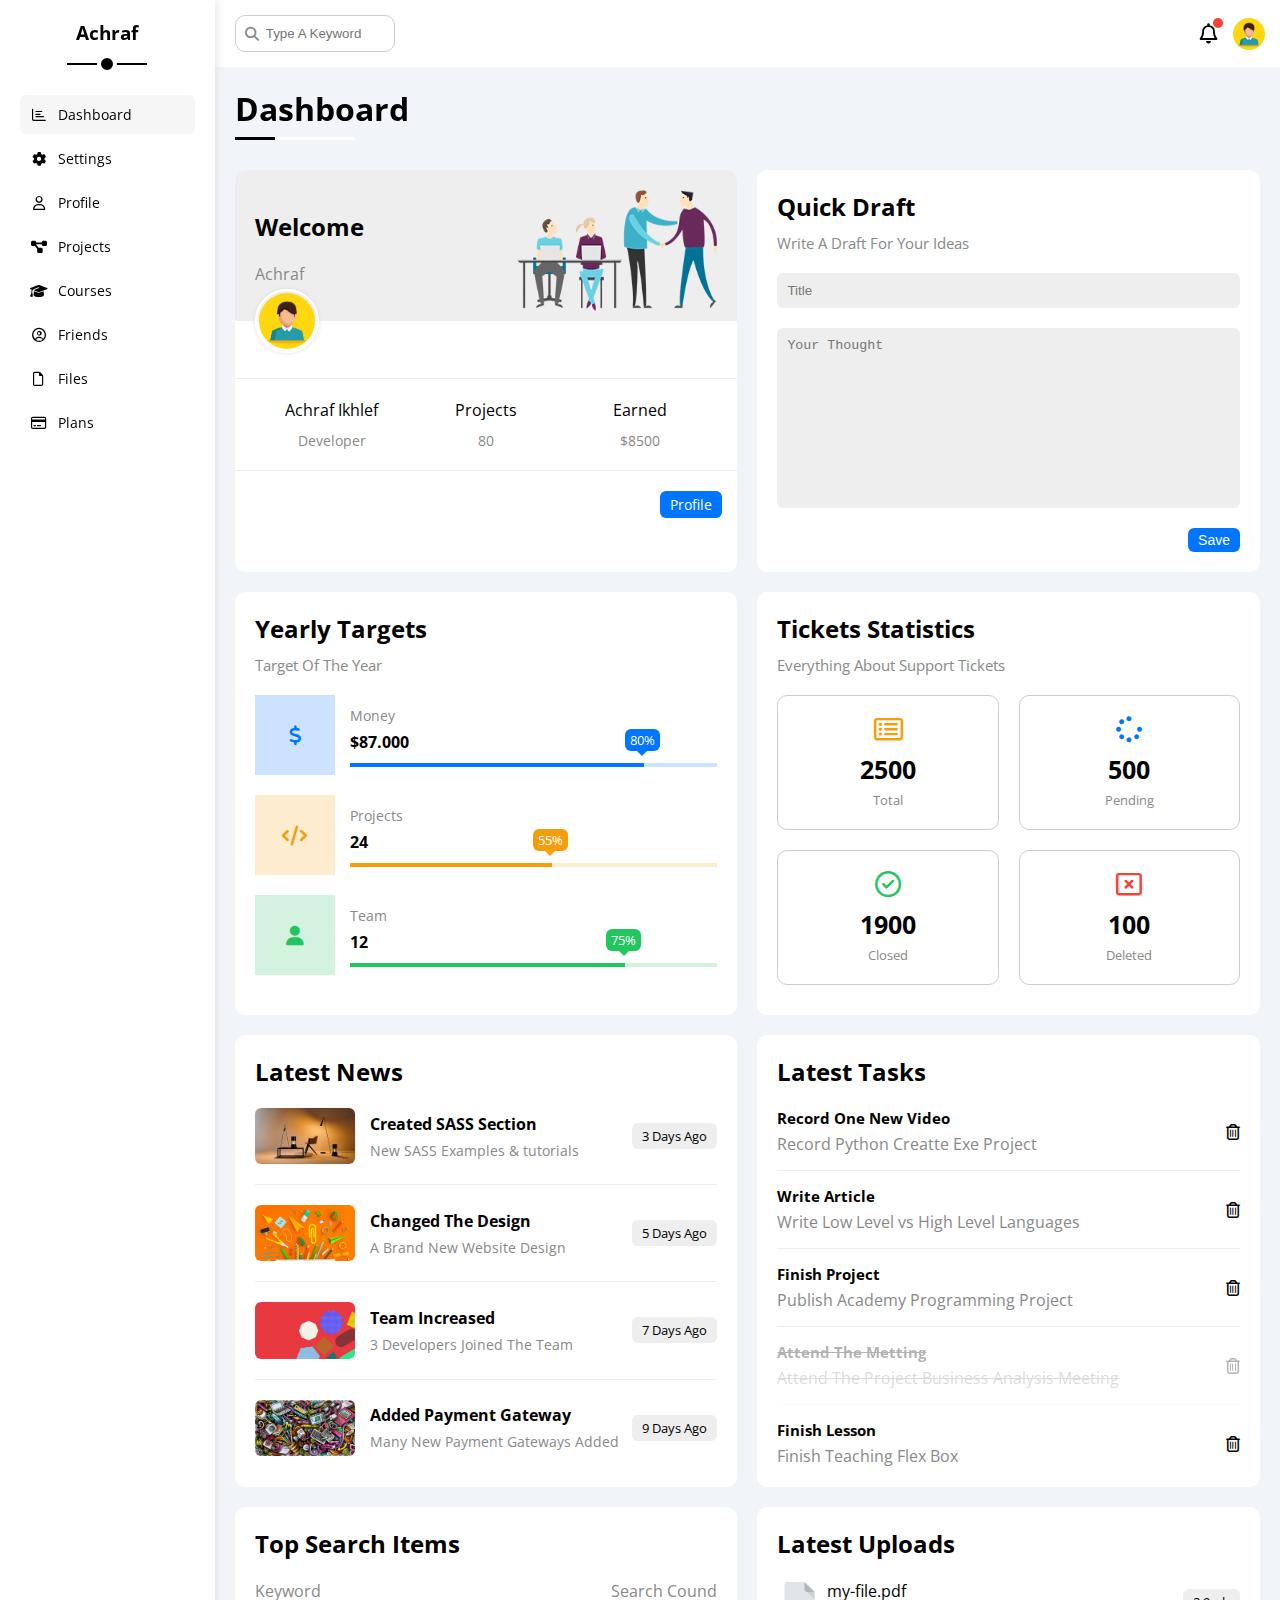
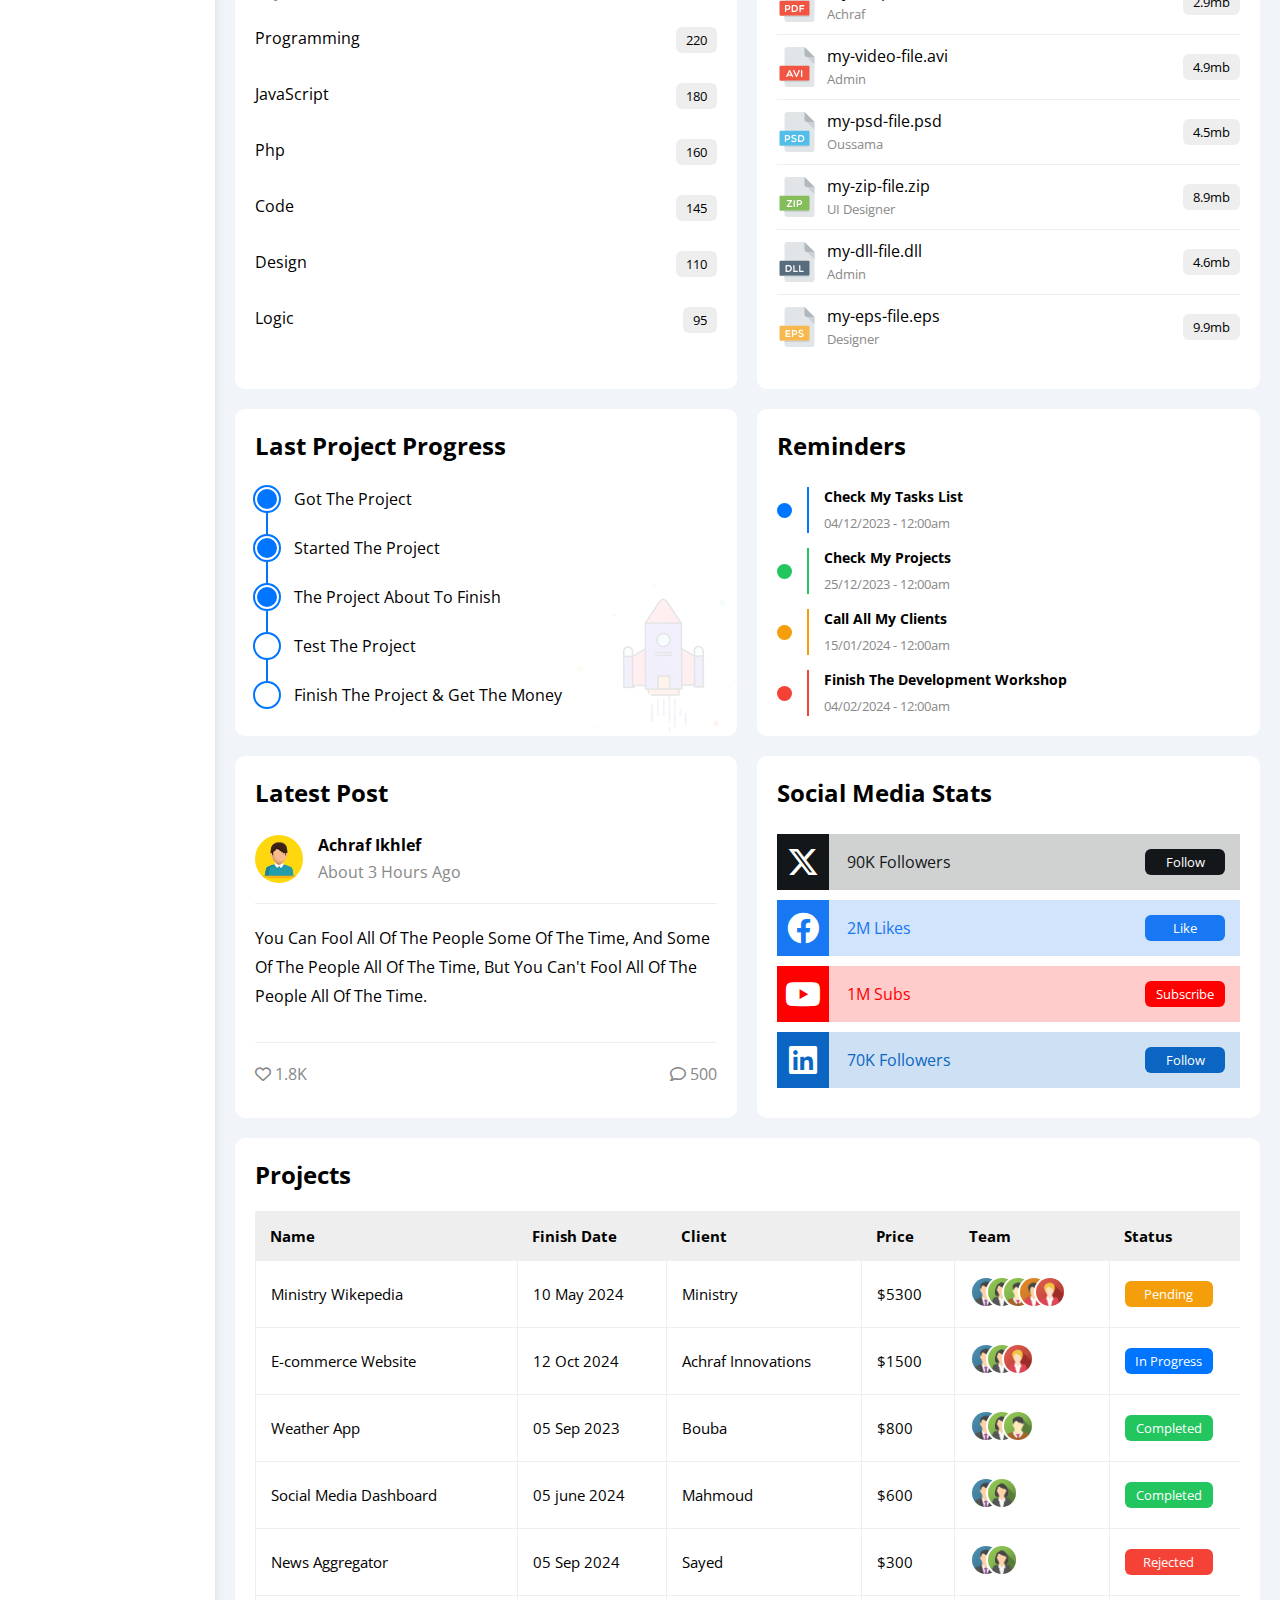
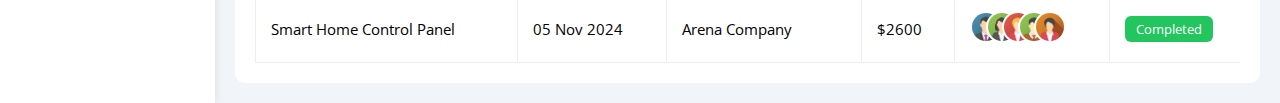
==== commit 46f46b4a: "Update index.html" ====
--- a/index.html
+++ b/index.html
@@ -511,9 +511,9 @@
                                 </td>
                             </tr>
                             <tr>
-                                <td>Achraf Shop</td>
+                                <td>E-commerce Website</td>
                                 <td>12 Oct 2024</td>
-                                <td>E-commerce Website</td>
+                                <td>Achraf Innovations</td>
                                 <td>$1500</td>
                                 <td>
                                     <img src="images/team-01.png" alt="">
@@ -588,4 +588,4 @@
         </div>
     </div>
 </body>
-</html>+</html>
